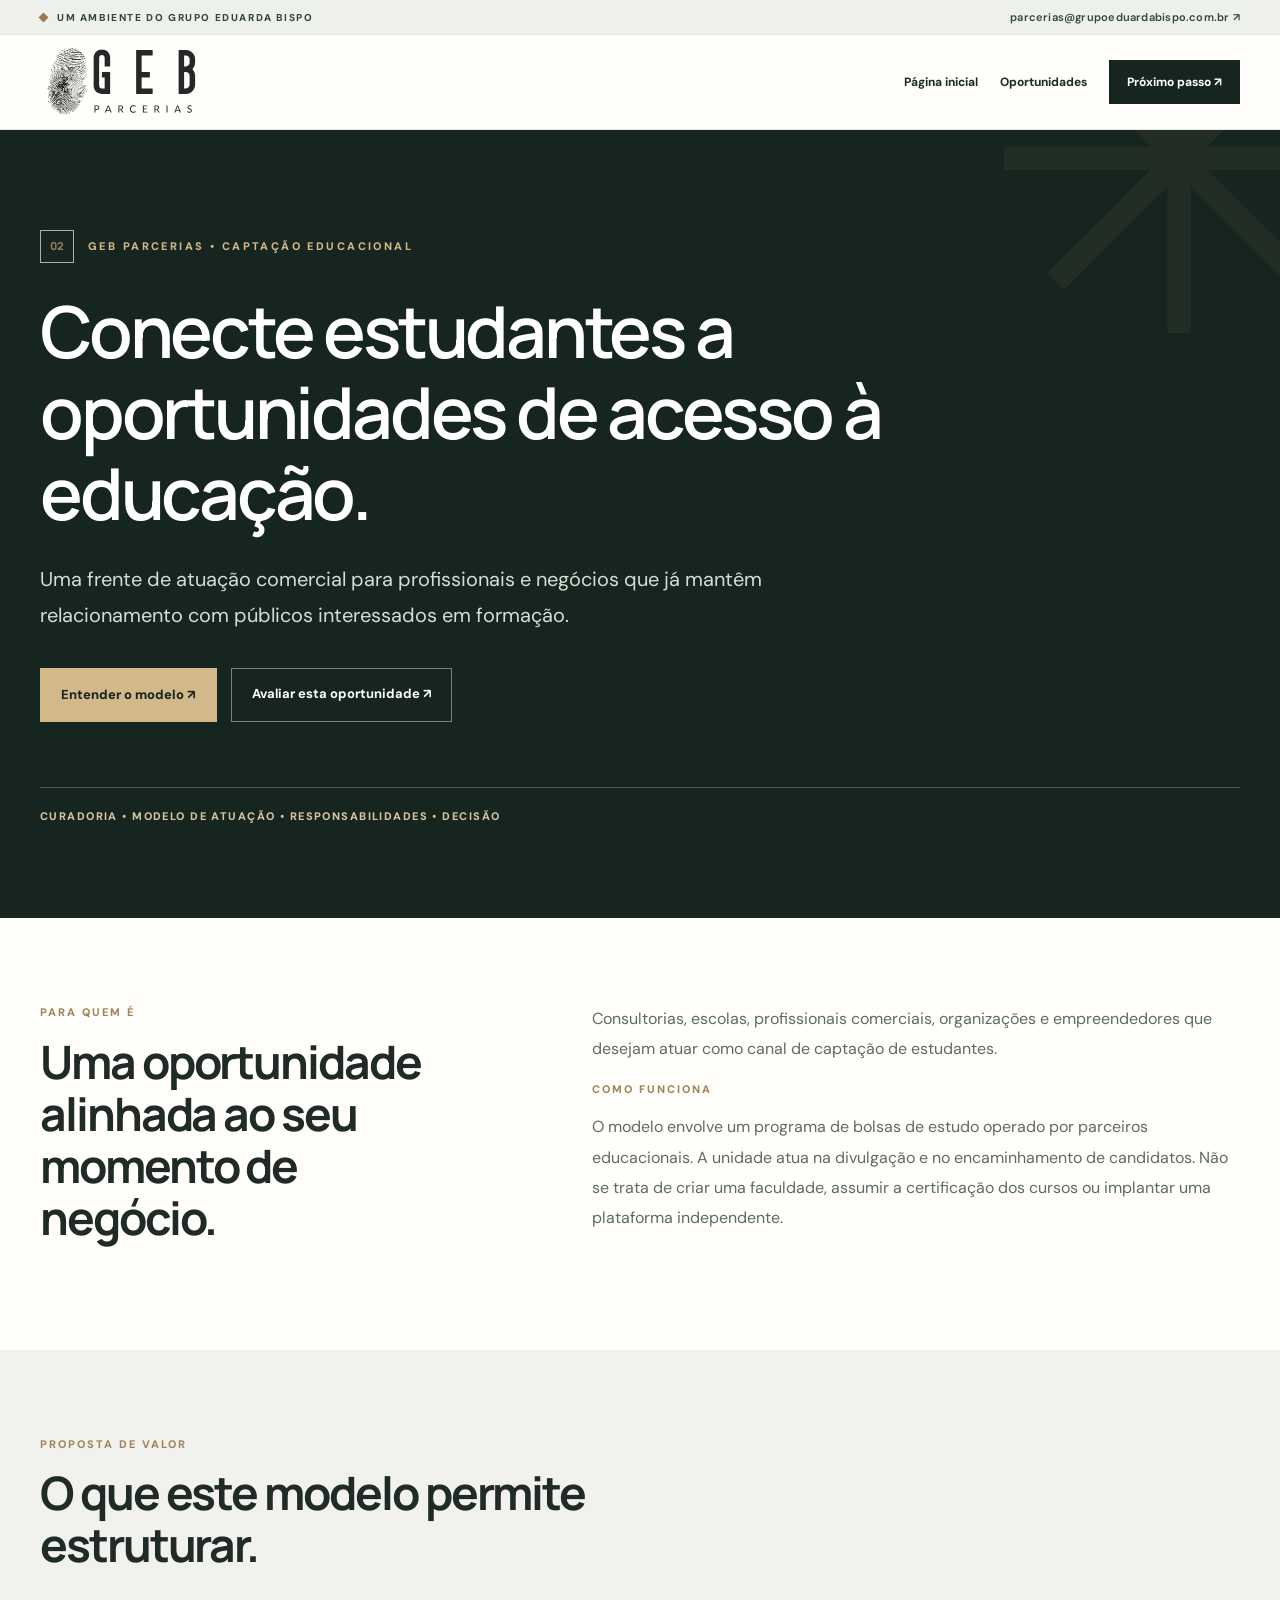
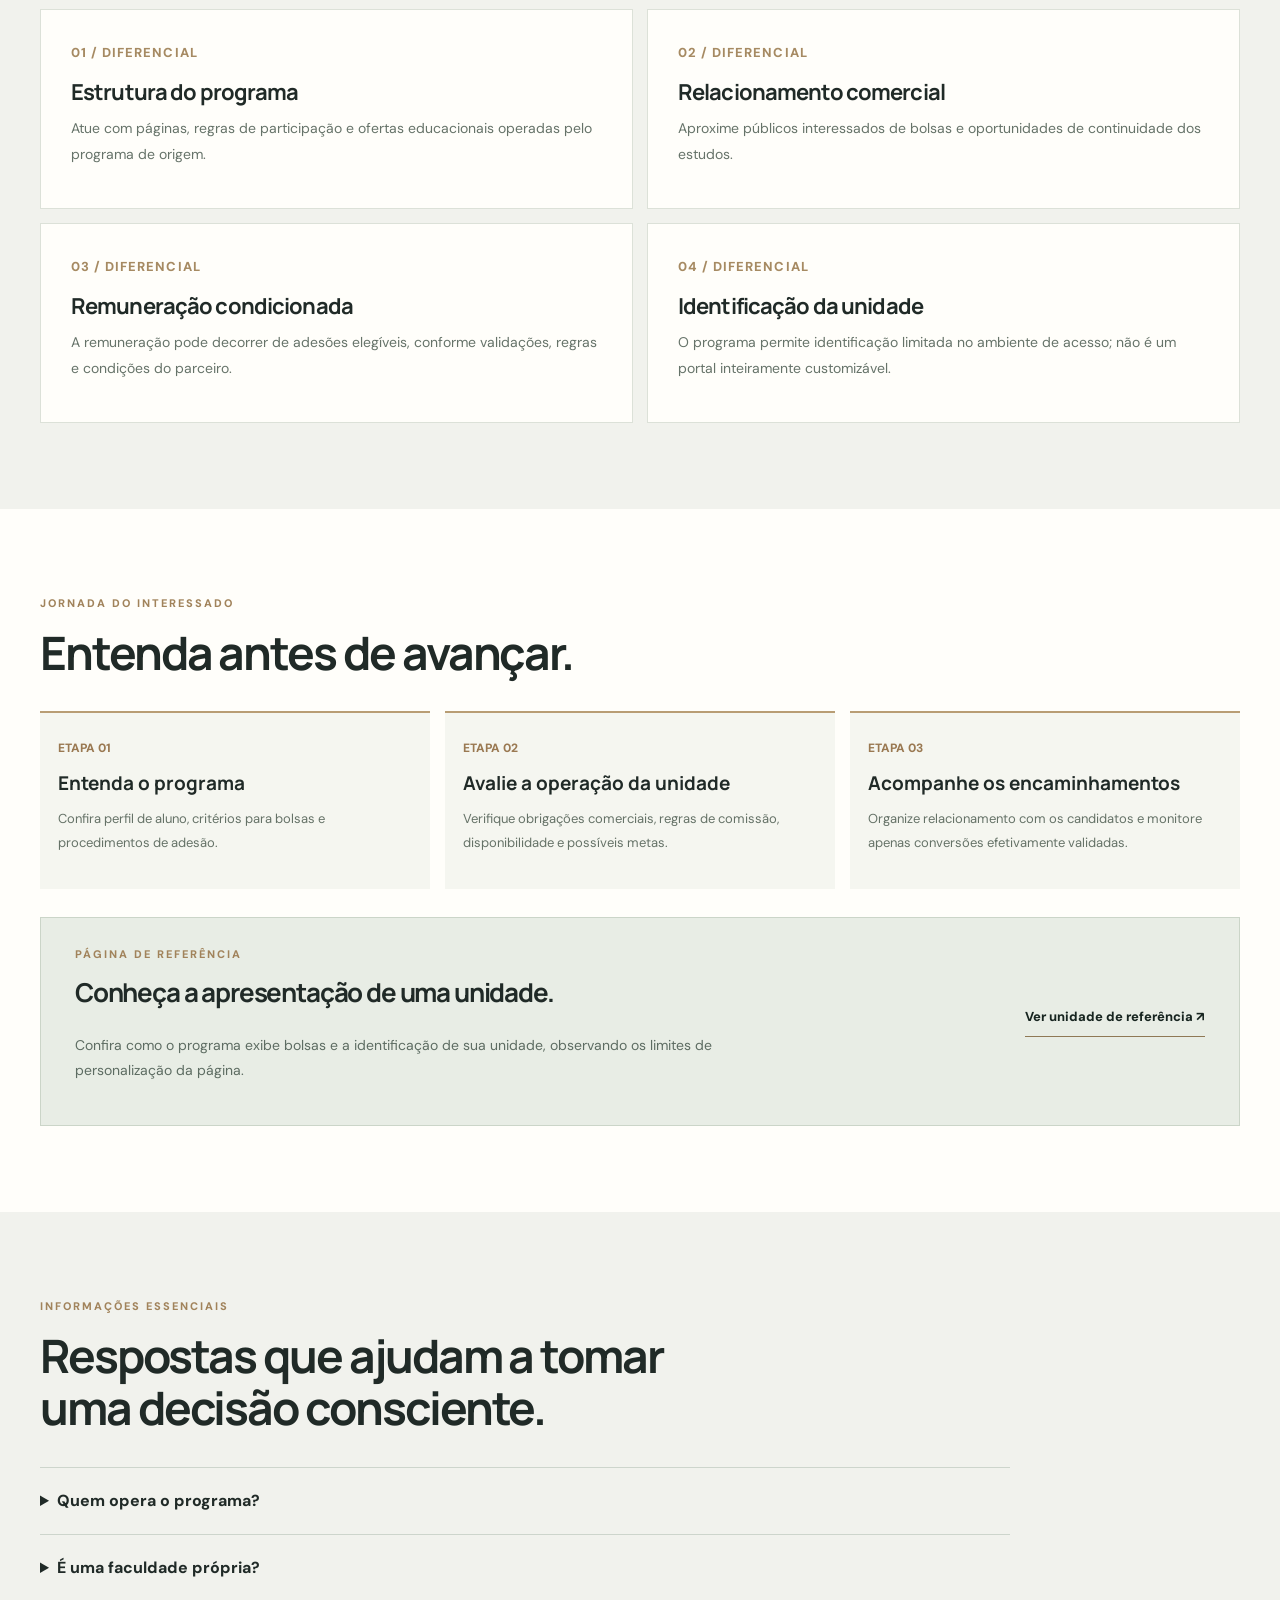
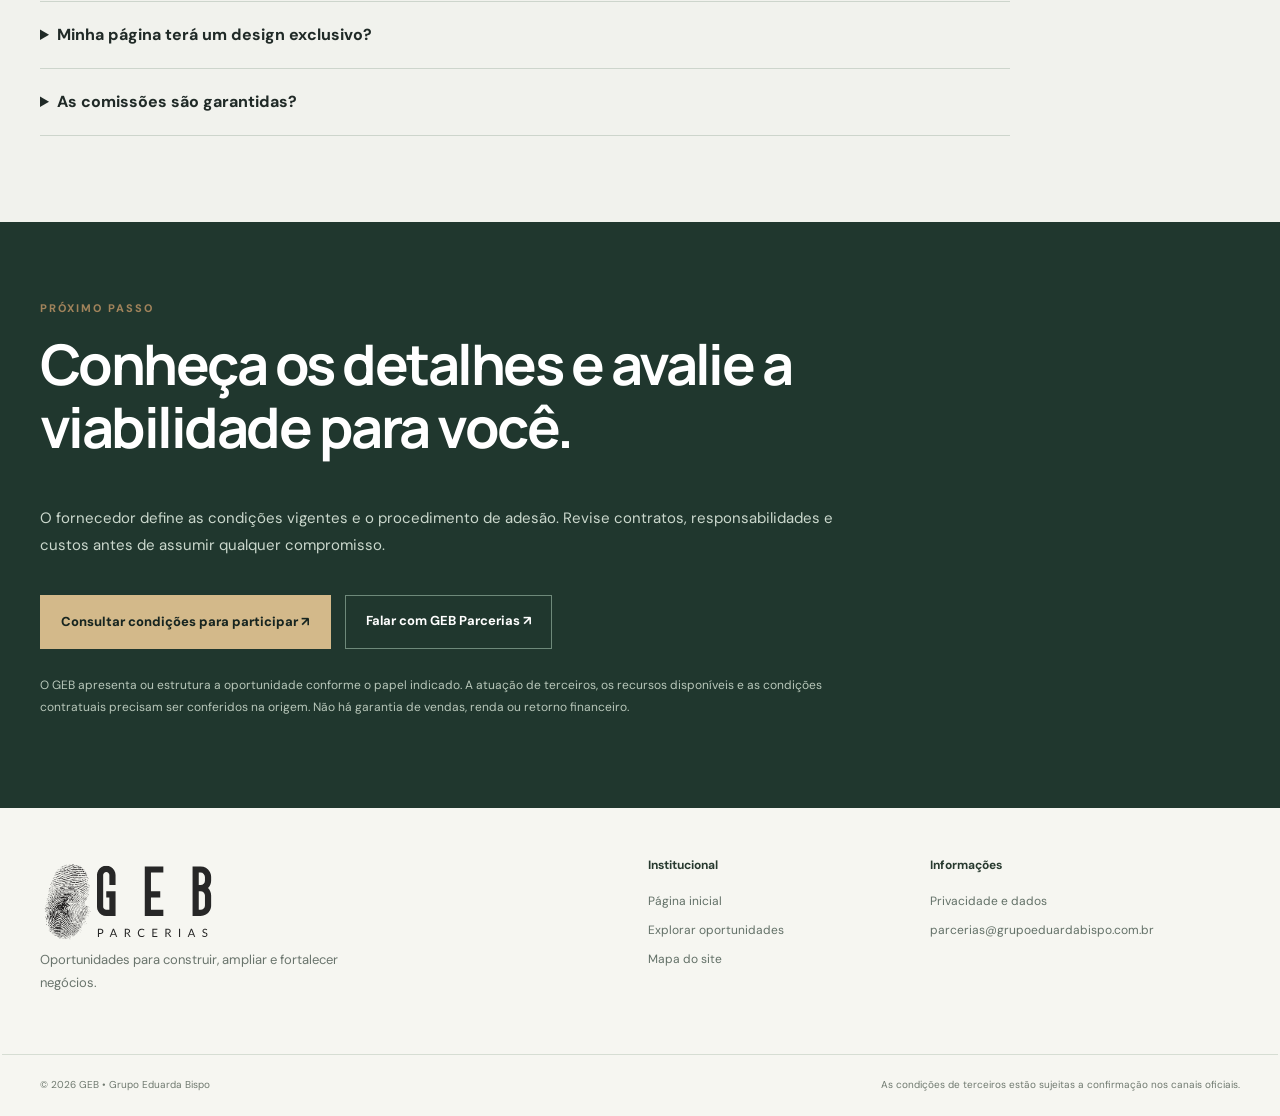
==== oportunidade/bolsas/index.html @ d549aef8 "feat: LPs por oportunidade, home sem precos, sitemap e pagina 404" ====
<!doctype html>
<html lang="pt-BR">
<head>
<meta charset="utf-8"><meta name="viewport" content="width=device-width,initial-scale=1">
<meta name="description" content="Uma frente de atuação comercial para profissionais e negócios que já mantêm relacionamento com públicos interessados em formação."><meta name="theme-color" content="#182522">
<meta property="og:type" content="website"><meta property="og:locale" content="pt_BR">
<meta property="og:title" content="Conecte estudantes a oportunidades de acesso à educação. | GEB Parcerias">
<meta property="og:description" content="Uma frente de atuação comercial para profissionais e negócios que já mantêm relacionamento com públicos interessados em formação.">
<link rel="canonical" href="https://gebparcerias.grupoeduardabispo.com.br/oportunidade/bolsas/">
<link rel="icon" href="../../assets/favicon.svg" type="image/svg+xml">
<link rel="preconnect" href="https://fonts.googleapis.com"><link rel="preconnect" href="https://fonts.gstatic.com" crossorigin>
<link href="https://fonts.googleapis.com/css2?family=DM+Sans:wght@400;500;600;700&family=Manrope:wght@400;500;600;700;800&display=swap" rel="stylesheet">
<link rel="stylesheet" href="../../styles.css"><link rel="stylesheet" href="../../lp.css">
<title>Conecte estudantes a oportunidades de acesso à educação. | GEB Parcerias</title>
</head>
<body>
<a class="skip-link" href="#conteudo">Pular para o conteúdo</a>
<div class="top-line"><div class="wrap topline-inner"><span><span class="brand-mark" aria-hidden="true"></span> UM AMBIENTE DO GRUPO EDUARDA BISPO</span><a href="mailto:parcerias@grupoeduardabispo.com.br">parcerias@grupoeduardabispo.com.br ↗</a></div></div>
<header class="header"><div class="wrap navbar"><a class="brand" href="../../index.html" aria-label="GEB Parcerias — página inicial"><img src="../../assets/geb-parcerias.svg" width="176" height="88" alt="GEB Parcerias"></a><nav class="lp-subnav" aria-label="Navegação desta página"><a href="../../index.html">Página inicial</a><a href="../../index.html#oportunidades">Oportunidades</a><a class="lp-subnav-cta" href="#contato">Próximo passo ↗</a></nav></div></header>
<main id="conteudo">
<section class="lp-hero"><div class="wrap"><p class="section-kicker"><span>02</span> GEB PARCERIAS • CAPTAÇÃO EDUCACIONAL</p><h1>Conecte estudantes a oportunidades de acesso à educação.</h1><p class="lp-lead">Uma frente de atuação comercial para profissionais e negócios que já mantêm relacionamento com públicos interessados em formação.</p><div class="lp-btnrow"><a class="btn btn-gold" href="#beneficios">Entender o modelo ↗</a><a class="lp-btn-secondary" href="#contato">Avaliar esta oportunidade ↗</a></div><div class="lp-eyelash">CURADORIA • MODELO DE ATUAÇÃO • RESPONSABILIDADES • DECISÃO</div></div></section>
<section class="lp-section"><div class="wrap lp-grid"><div><span class="lp-label">PARA QUEM É</span><h2>Uma oportunidade alinhada ao seu momento de negócio.</h2></div><div><p class="lp-intro-p">Consultorias, escolas, profissionais comerciais, organizações e empreendedores que desejam atuar como canal de captação de estudantes.</p><span class="lp-label">COMO FUNCIONA</span><p class="lp-intro-p">O modelo envolve um programa de bolsas de estudo operado por parceiros educacionais. A unidade atua na divulgação e no encaminhamento de candidatos. Não se trata de criar uma faculdade, assumir a certificação dos cursos ou implantar uma plataforma independente.</p></div></div></section>
<section class="lp-section alt" id="beneficios"><div class="wrap"><span class="lp-label">PROPOSTA DE VALOR</span><h2>O que este modelo permite estruturar.</h2><div class="lp-cards"><article class="lp-card"><span>01 / DIFERENCIAL</span><h3>Estrutura do programa</h3><p>Atue com páginas, regras de participação e ofertas educacionais operadas pelo programa de origem.</p></article><article class="lp-card"><span>02 / DIFERENCIAL</span><h3>Relacionamento comercial</h3><p>Aproxime públicos interessados de bolsas e oportunidades de continuidade dos estudos.</p></article><article class="lp-card"><span>03 / DIFERENCIAL</span><h3>Remuneração condicionada</h3><p>A remuneração pode decorrer de adesões elegíveis, conforme validações, regras e condições do parceiro.</p></article><article class="lp-card"><span>04 / DIFERENCIAL</span><h3>Identificação da unidade</h3><p>O programa permite identificação limitada no ambiente de acesso; não é um portal inteiramente customizável.</p></article></div></div></section>
<section class="lp-section"><div class="wrap"><span class="lp-label">JORNADA DO INTERESSADO</span><h2>Entenda antes de avançar.</h2><div class="lp-steps"><article class="lp-step"><span>ETAPA 01</span><strong>Entenda o programa</strong><p>Confira perfil de aluno, critérios para bolsas e procedimentos de adesão.</p></article><article class="lp-step"><span>ETAPA 02</span><strong>Avalie a operação da unidade</strong><p>Verifique obrigações comerciais, regras de comissão, disponibilidade e possíveis metas.</p></article><article class="lp-step"><span>ETAPA 03</span><strong>Acompanhe os encaminhamentos</strong><p>Organize relacionamento com os candidatos e monitore apenas conversões efetivamente validadas.</p></article></div><div class="lp-feature"><div><span class="lp-label">PÁGINA DE REFERÊNCIA</span><h3>Conheça a apresentação de uma unidade.</h3><p>Confira como o programa exibe bolsas e a identificação de sua unidade, observando os limites de personalização da página.</p></div><a class="lp-inline-link" href="https://www.bolsamaisbrasil.com.br/geb/bolsas/" target="_blank" rel="noopener noreferrer">Ver unidade de referência ↗</a></div></div></section>
<section class="lp-section alt" id="duvidas"><div class="wrap"><span class="lp-label">INFORMAÇÕES ESSENCIAIS</span><h2>Respostas que ajudam a tomar uma decisão consciente.</h2><div class="lp-faq"><details><summary>Quem opera o programa?</summary><p>Bolsa Mais Brasil / Embaixadores do Saber, conforme modalidade da unidade.</p></details><details><summary>É uma faculdade própria?</summary><p>Não. A unidade promove captação e encaminhamento dentro de um programa educacional de terceiros.</p></details><details><summary>Minha página terá um design exclusivo?</summary><p>Não. A identificação da unidade é limitada à personalização permitida pelo programa.</p></details><details><summary>As comissões são garantidas?</summary><p>Não. Dependem de adesões elegíveis e das regras vigentes do programa.</p></details></div></div></section>
<section class="lp-contact" id="contato"><div class="wrap"><span class="lp-label">PRÓXIMO PASSO</span><h2>Conheça os detalhes e avalie a viabilidade para você.</h2><p>O fornecedor define as condições vigentes e o procedimento de adesão. Revise contratos, responsabilidades e custos antes de assumir qualquer compromisso.</p><div class="lp-btnrow"><a class="btn btn-gold" href="https://www.embaixadoresdosaber.com.br/cadastre-se?rid=J8+HQQ==" target="_blank" rel="noopener noreferrer">Consultar condições para participar ↗</a><a class="lp-btn-secondary" href="mailto:parcerias@grupoeduardabispo.com.br?subject=GEB%20Parcerias%20%E2%80%94%20Conecte%20estudantes%20a%20oportunidades%20de%20acesso%20%C3%A0%20educa%C3%A7%C3%A3o.">Falar com GEB Parcerias ↗</a></div><p class="lp-smallnote">O GEB apresenta ou estrutura a oportunidade conforme o papel indicado. A atuação de terceiros, os recursos disponíveis e as condições contratuais precisam ser conferidos na origem. Não há garantia de vendas, renda ou retorno financeiro.</p></div></section>
</main><footer class="footer"><div class="wrap footer-main"><div><a class="footer-brand" href="../../index.html"><img src="../../assets/geb-parcerias.svg" alt="GEB Parcerias" width="185" height="93"></a><p>Oportunidades para construir, ampliar e fortalecer negócios.</p></div><div><strong>Institucional</strong><a href="../../index.html">Página inicial</a><a href="../../index.html#oportunidades">Explorar oportunidades</a><a href="../../mapa-do-site/">Mapa do site</a></div><div><strong>Informações</strong><a href="../../privacidade.html">Privacidade e dados</a><a href="mailto:parcerias@grupoeduardabispo.com.br">parcerias@grupoeduardabispo.com.br</a></div></div><div class="wrap footer-bottom"><span>© 2026 GEB • Grupo Eduarda Bispo</span><span>As condições de terceiros estão sujeitas a confirmação nos canais oficiais.</span></div></footer>
</body></html>
---- styles.css ----
:root{--ink:#202a27;--deep:#172520;--deep2:#223631;--gold:#d3b98a;--gold2:#eadbc0;--cream:#f7f5ef;--paper:#fffefa;--sage:#ebeee8;--line:#deded6;--mute:#69726d;--heading:'Manrope','Segoe UI',Arial,sans-serif;--body:'DM Sans',Arial,sans-serif;--ease:cubic-bezier(.22,1,.36,1)}
*{box-sizing:border-box}html{scroll-behavior:smooth;scroll-padding-top:92px}body{margin:0;background:var(--paper);color:var(--ink);font-family:var(--body);-webkit-font-smoothing:antialiased;line-height:1.5}body.dialog-open{overflow:hidden}button,input,select,textarea{font:inherit}button{cursor:pointer}a{color:inherit;text-decoration:none}img{display:block;max-width:100%}h1,h2,h3,h4,p{margin-top:0}h1,h2,h3,h4{font-family:var(--heading);line-height:1.13;letter-spacing:-.045em}h2 em,h3 em,h1 em{font-style:normal;font-weight:500;color:#a5815a}h1 em{color:var(--gold2)}.wrap{max-width:1276px;margin-inline:auto;padding-inline:38px}.skip-link{position:absolute;top:-120px;left:20px;background:white;padding:13px;z-index:999}.skip-link:focus{top:10px}a:focus-visible,button:focus-visible,summary:focus-visible,input:focus-visible,select:focus-visible,textarea:focus-visible{outline:3px solid #a98048;outline-offset:4px}
.top-line{height:35px;background:#edf0eb;color:#34453f;border-bottom:1px solid #e2e6df;font-size:10px;letter-spacing:.16em;font-weight:800}.topline-inner{display:flex;justify-content:space-between;align-items:center;height:100%}.topline-inner>span{display:flex;align-items:center;gap:10px}.topline-inner a{font-size:11px;letter-spacing:.02em;font-weight:600}.topline-inner a span{margin-left:7px}.brand-mark{width:7px;height:7px;background:#9d7750;transform:rotate(45deg);display:inline-block}.header{position:sticky;top:0;z-index:20;background:rgba(255,254,250,.97);backdrop-filter:blur(12px);border-bottom:1px solid #e8e9e5}.navbar{height:94px;display:flex;align-items:center;justify-content:space-between;gap:30px}.brand{width:165px;height:81px;display:flex;align-items:center;justify-content:center;flex-shrink:0}.brand img{width:160px;height:80px;object-fit:contain}.nav{display:flex;align-items:center;gap:33px;font-size:13px;font-weight:700}.nav>a:not(.nav-contact){transition:color .2s}.nav>a:hover{color:#a77d51}.nav-contact{background:var(--deep);color:#fff;padding:15px 20px;min-width:160px;display:flex;gap:22px;align-items:center;justify-content:space-between;transition:background .2s}.nav-contact:hover{background:#30483d}.menu-button{display:none;background:none;border:0;padding:12px}
.hero{background:var(--deep);color:white;position:relative;overflow:hidden}.hero-grid-lines{position:absolute;inset:0;opacity:.11;background-image:linear-gradient(90deg,rgba(255,255,255,.3) 1px,transparent 1px),linear-gradient(rgba(255,255,255,.3) 1px,transparent 1px);background-size:104px 104px;mask-image:linear-gradient(90deg,transparent 1%,black 75%);pointer-events:none}.hero-layout{display:grid;grid-template-columns:1.05fr .95fr;gap:3.5%;align-items:center;min-height:630px;padding-block:65px 66px;position:relative}.hero-main{max-width:660px;position:relative;z-index:1}.eyebrow,.section-kicker{font-size:11px;letter-spacing:.22em;font-weight:800;display:flex;align-items:center;gap:14px}.hero-eyebrow{color:var(--gold);margin-bottom:34px}.eyebrow-rule{width:33px;height:1px;background:var(--gold)}.hero h1{font-size:clamp(49px,5.2vw,76px);font-weight:600;letter-spacing:-.065em;line-height:1.055;margin-bottom:26px}.hero-subtitle{font-size:18px;line-height:1.7;max-width:570px;color:#cbd4cd}.hero-buttons{display:flex;gap:12px;flex-wrap:wrap;margin-top:32px}.btn{border:1px solid transparent;border-radius:0;padding:16px 20px;min-height:54px;font-size:13px;font-weight:800;display:inline-flex;align-items:center;justify-content:space-between;gap:35px;transition:transform .25s var(--ease),background .25s,color .25s;white-space:nowrap}.btn:hover,.card-action:hover{transform:translateY(-2px)}.btn-gold{background:var(--gold);color:var(--deep)}.btn-gold:hover{background:#e7cba2}.btn-outline{color:white;background:transparent;border-color:#7c8982}.btn-outline:hover{border-color:white}.hero-note{display:flex;gap:12px;font-size:12px;color:#adbab3;margin-top:49px;align-items:center}.note-symbol{font-size:20px;color:var(--gold)}.hero-art{height:480px;position:relative;border:1px solid rgba(239,223,191,.3);background:linear-gradient(145deg,rgba(41,63,55,.7),rgba(20,38,32,.62));overflow:hidden;isolation:isolate}.art-index,.art-foot{position:absolute;left:26px;right:26px;display:flex;justify-content:space-between;font-size:9px;letter-spacing:.16em;font-weight:800;color:#c2c6b7;z-index:3}.art-index{top:27px}.art-foot{bottom:28px;border-top:1px solid #65756c;padding-top:17px}.art-foot span:last-child{color:var(--gold);font-size:20px}.orbit{position:absolute;width:375px;height:375px;border:1px solid rgba(207,187,149,.34);border-radius:50%;top:51%;left:50%;transform:translate(-50%,-50%)}.orbit-2{width:285px;height:285px}.orbit-3{width:455px;height:455px;border-style:dashed;opacity:.4}.art-center{position:absolute;top:51%;left:50%;transform:translate(-50%,-50%);border-radius:50%;width:190px;height:190px;background:#d3b98a;color:#1b2b25;display:flex;flex-direction:column;align-items:center;justify-content:center;gap:8px;text-align:center;font-family:var(--heading);font-size:15px;letter-spacing:.04em;line-height:1.55;font-weight:800;z-index:2;box-shadow:0 0 0 12px rgba(211,185,138,.055)}.art-cross{font-size:38px;line-height:1}.art-pointer{position:absolute;z-index:2;font-size:10px;letter-spacing:.14em;font-weight:800;padding:9px 12px;background:#263e34;border:1px solid #788679;color:#e4e4d6;display:flex;align-items:center;gap:8px;white-space:nowrap}.art-pointer-a{top:100px;left:30px}.art-pointer-b{right:14px;top:235px}.art-pointer-c{bottom:89px;left:34px}.dot{display:inline-block;border-radius:50%;background:var(--gold);width:7px;height:7px}.hero-bottom{position:relative;border-top:1px solid #40564b}.hero-bottom-inner{display:flex;justify-content:space-between;align-items:center;min-height:57px;font-size:10px;letter-spacing:.17em;font-weight:700;color:#abb8ae;gap:18px}.hero-bottom-inner i{display:inline-block;height:3px;width:3px;background:var(--gold);vertical-align:middle;margin:0 13px}.hero-bottom-arrow{color:var(--gold)}
.section{padding-block:112px}.section-kicker{margin-bottom:28px;color:#8a775b}.section-kicker span{font-family:var(--heading);font-size:11px;border:1px solid #baac95;padding:7px 9px;letter-spacing:0;color:#937a5c}.intro{background:var(--paper)}.intro-grid{display:grid;grid-template-columns:1.15fr .75fr;gap:12%;align-items:start}.intro h2,.section-heading h2,.criteria h2,.questions h2{font-size:clamp(35px,3.7vw,54px);font-weight:600;margin:0}.intro-right{padding-top:59px}.intro-right p{font-size:16px;line-height:1.9;color:#58655e;margin-bottom:17px}.text-link{display:inline-flex;align-items:center;gap:24px;border-bottom:1px solid #a68b68;padding-bottom:10px;margin-top:17px;font-size:13px;font-weight:800;color:var(--deep)}.value-strip{display:grid;grid-template-columns:repeat(3,1fr);margin-top:90px}.value-strip>div{border-top:1px solid #bbc2b7;border-bottom:1px solid #bbc2b7;border-right:1px solid #bbc2b7;padding:28px 30px 30px;display:grid;gap:5px}.value-strip>div:first-child{border-left:1px solid #bbc2b7}.value-num{color:#9b8e7c;font-size:12px;font-weight:700;letter-spacing:.12em}.value-strip strong{font-family:var(--heading);font-size:25px;letter-spacing:-.04em}.value-strip>div>span:last-child{color:#69766e;font-size:13px}
.opportunities{background:#f1f1ec;border-top:1px solid #e9e9e3}.section-heading{display:flex;align-items:flex-end;justify-content:space-between;gap:40px;margin-bottom:40px}.section-heading>p{color:#5d6862;font-size:15px;line-height:1.8;max-width:360px;margin-bottom:0}.filter-row{display:flex;justify-content:space-between;align-items:center;gap:18px;margin-bottom:24px}.filter-label{font-size:11px;letter-spacing:.14em;color:#67736b;font-weight:800}.filter-buttons{display:flex;flex-wrap:wrap;gap:7px}.filter{background:transparent;border:1px solid #cfd3c9;color:#48554d;font-size:12px;font-weight:700;padding:10px 17px;min-height:40px;transition:background .2s,border-color .2s,color .2s}.filter:hover{background:#e7e9e3}.filter.active{color:white;background:var(--deep);border-color:var(--deep)}.filter span{margin-left:10px;color:var(--gold)}.offers-grid{display:grid;grid-template-columns:repeat(12,minmax(0,1fr));gap:16px}.offer-card{padding:32px;background:var(--paper);border:1px solid #dce0d6;display:flex;flex-direction:column;min-width:0;transition:box-shadow .2s}.offer-card:hover{box-shadow:0 13px 38px rgba(30,48,39,.06)}.offer-card[hidden]{display:none!important}.offer-large{grid-column:span 7;min-height:474px}.offer-compact{grid-column:span 5;background:#283d33;color:#fff;border-color:#283d33}.offer-wide{grid-column:span 12;background:#e5e8df;min-height:510px}.offer-half{grid-column:span 6;min-height:470px}.card-top{display:flex;justify-content:space-between;gap:13px;align-items:start;padding-bottom:22px;border-bottom:1px solid rgba(84,104,89,.19);font-size:10px;letter-spacing:.11em;font-weight:800}.offer-compact .card-top{border-color:#536558;color:#d2ddce}.offer-number{color:#896c4c}.offer-compact .offer-number{color:#d9c498}.offer-type{color:#6c776d;text-align:right}.offer-compact .offer-type{color:#c0c9b9}.card-layout{display:grid;grid-template-columns:1.5fr .76fr;gap:30px;flex:1}.card-copy{display:flex;flex-direction:column}.card-glyph{font-family:Georgia,serif;font-size:42px;line-height:1;margin-top:30px;margin-bottom:25px;color:#ad8a60}.card-copy h3,.offer-half h3,.wide-heading h3{font-size:clamp(25px,2.5vw,34px);font-weight:650;line-height:1.19}.card-copy p,.offer-half>p{font-size:14px;line-height:1.85;color:#5e6c63}.card-facts{display:flex;flex-wrap:wrap;gap:6px;margin-top:auto;padding-top:12px}.card-facts span{border:1px solid #d8dbd3;padding:7px 9px;font-size:10px;color:#5e6b62;font-weight:700}.offer-aside{border-left:1px solid #d9ded7;padding-left:24px;margin-top:25px;display:flex;flex-direction:column;align-items:flex-start}.aside-label{font-size:10px;color:#7f796b;letter-spacing:.13em;font-weight:800;margin-bottom:15px}.price-line{font-family:var(--heading);font-size:clamp(25px,2.5vw,35px);line-height:1.2;font-weight:700;letter-spacing:-.06em;white-space:nowrap}.price-line small{font-family:var(--body);font-size:13px;letter-spacing:0;font-weight:500}.aside-separator{margin:4px 0;font-size:12px;color:#768277}.price-secondary{color:#8c704f}.offer-aside>p{font-size:11px;color:#667269;line-height:1.7;margin-top:20px;margin-bottom:auto}.card-action{border:0;border-top:1px solid #a1b2a5;background:transparent;text-align:left;width:100%;padding:17px 0 3px;font-size:12px;display:flex;justify-content:space-between;align-items:center;font-weight:800;gap:12px;color:var(--deep);margin-top:26px;transition:transform .2s var(--ease)}.card-action span{font-size:18px;color:#b28d58}.offer-compact .compact-body{display:flex;flex-direction:column;flex:1}.glyph-light{color:var(--gold)}.offer-compact h3{font-size:clamp(27px,2.8vw,37px);font-weight:600;max-width:400px;margin-bottom:21px}.offer-compact p{font-size:14px;line-height:1.85;color:#ced8d0}.inline-benefit{border-top:1px solid #637166;padding:24px 0 0;margin-top:auto;display:flex;flex-direction:column;gap:8px}.inline-benefit strong{color:var(--gold2);font-size:16px;font-family:var(--heading)}.inline-benefit span{color:#d3d9d1;font-size:12px}.card-action-light{color:white;border-color:#9aa99b}.offer-wide .wide-heading{display:grid;grid-template-columns:1.25fr .7fr;gap:50px;align-items:end;margin-bottom:25px}.wide-heading .card-glyph{margin-bottom:10px}.wide-heading h3{font-size:clamp(31px,3.3vw,46px);margin-bottom:0}.wide-heading>p{font-size:14px;line-height:1.85;color:#5c6d60;margin:0 0 5px}.dual-path{display:grid;grid-template-columns:1fr 1fr;gap:13px}.path{border:1px solid #becabe;padding:23px 25px;background:#f7f8f3}.path>span{font-size:10px;color:#987a52;font-weight:800;letter-spacing:.11em}.path h4{font-size:22px;margin-top:16px;margin-bottom:10px}.path p{font-size:13px;color:#58695f;line-height:1.8;margin-bottom:0}.wide-footer{display:flex;gap:36px;justify-content:space-between;align-items:flex-end;padding-top:19px}.wide-footer p{font-size:12px;line-height:1.8;color:#59665d;max-width:670px;margin:0}.wide-footer .card-action{max-width:255px;flex-shrink:0;margin-top:0}.offer-half>p{max-width:510px}.offer-half .card-glyph{margin-bottom:20px}.offer-half .offer-foot{margin-top:auto;border-top:1px solid #d8ddd5;padding-top:20px;display:flex;justify-content:space-between;gap:15px;align-items:end}.offer-foot>span{max-width:230px;display:flex;flex-direction:column;gap:7px}.offer-foot strong{font-size:13px}.offer-foot small{font-size:11px;line-height:1.6;color:#7a837a}.offer-foot .card-action{max-width:205px;margin:0;align-self:end}.offer-health{background:#fbf8f1}.offers-disclaimer{max-width:800px;margin:24px 0 0;font-size:11px;line-height:1.8;color:#6c756e}
.statement{background:var(--deep);color:#f4f0e7;padding:100px 0 84px;position:relative;overflow:hidden}.statement:after{content:'✳';position:absolute;right:-5%;top:-55%;font-size:600px;color:rgba(224,203,157,.04);font-family:Georgia,serif;pointer-events:none}.statement .section-kicker{color:var(--gold)}.statement h2{font-weight:550;font-size:clamp(39px,5vw,72px);line-height:1.16;max-width:1000px;letter-spacing:-.06em;margin:18px 0 72px}.statement h2 em{color:var(--gold)}.statement-bottom{border-top:1px solid #526459;padding-top:24px;display:flex;align-items:start;justify-content:space-between;gap:22px}.statement-bottom span{font-size:10px;letter-spacing:.15em;font-weight:800;color:var(--gold)}.statement-bottom p{font-size:15px;line-height:1.8;color:#bec8be;max-width:500px;margin:0}
.process{background:#fffefa}.process-grid{display:grid;grid-template-columns:repeat(4,1fr);border:1px solid #d9ded6}.process-step{padding:29px 25px 35px;border-right:1px solid #d9ded6}.process-step:last-child{border:0}.step-index{font-size:11px;color:#a08362;font-weight:800;letter-spacing:.1em}.step-icon{font-size:48px;font-family:Georgia,serif;color:#a48761;height:99px;padding-top:31px}.process-step h3{font-size:20px;letter-spacing:-.035em;margin-bottom:14px}.process-step p{font-size:13px;color:#67726b;line-height:1.8;margin-bottom:0}
.criteria{padding:105px 0;background:#edf0e9}.criteria-grid{display:grid;grid-template-columns:.85fr 1fr;gap:13%;align-items:start}.criteria h2{margin-bottom:26px}.criteria-grid>div:first-child>p:not(.section-kicker){max-width:470px;font-size:15px;line-height:1.85;color:#67746b;margin-bottom:28px}.btn-dark{background:var(--deep);color:#fff}.btn-dark:hover{background:#2e4337}.criteria-list{border-top:1px solid #b9c4b7}.criteria-list>div{display:grid;grid-template-columns:55px 1fr;gap:14px;padding:24px 0 24px;border-bottom:1px solid #b9c4b7}.criteria-list>div>span{font-size:13px;color:#a2865e;font-weight:800}.criteria-list h3{font-size:19px;margin-bottom:8px}.criteria-list p{color:#647166;line-height:1.75;font-size:13px;max-width:430px;margin:0}
.questions{background:var(--paper)}.questions-layout{display:grid;grid-template-columns:.8fr 1fr;gap:12%}.questions-support{font-size:15px;line-height:1.8;color:#66736a;max-width:300px;margin-top:32px}.faq-list{border-top:1px solid #ccd1c9}.faq-list details{border-bottom:1px solid #ccd1c9;padding:0 0}.faq-list summary{list-style:none;display:flex;justify-content:space-between;align-items:start;gap:20px;padding:22px 0;font-weight:800;font-size:16px;cursor:pointer}.faq-list summary::-webkit-details-marker{display:none}.faq-list summary:after{content:'+';font-size:24px;font-weight:400;color:#a38760;line-height:1}.faq-list details[open] summary:after{content:'−'}.faq-list details p{font-size:14px;line-height:1.85;color:#66736b;max-width:570px;padding:0 32px 20px 0;margin:0}
.contact{background:#1b3029;color:#fff;overflow:hidden}.contact-grid{display:grid;grid-template-columns:1.4fr .6fr;gap:50px;min-height:510px;padding-block:76px;align-items:center}.kicker-light{color:var(--gold)}.contact h2{font-size:clamp(39px,4.2vw,62px);line-height:1.16;font-weight:600;max-width:770px;margin:0 0 26px}.contact h2 em{color:var(--gold)}.contact p:not(.section-kicker){color:#c3d0c4;line-height:1.8;max-width:650px}.contact-actions{display:flex;align-items:center;flex-wrap:wrap;gap:26px;margin-top:34px}.contact-email{border-bottom:1px solid #a6b8a6;padding-bottom:7px;font-size:13px;font-weight:600;color:#e5e9e0}.contact-emblem{height:280px;position:relative;display:grid;place-items:center}.contact-emblem-ring{position:absolute;border-radius:50%;border:1px solid #8b9780;width:220px;height:220px}.contact-emblem .ring-b{width:274px;height:274px;border-style:dashed;opacity:.4}.contact-emblem-letter{font-size:139px;font-weight:500;font-family:var(--heading);color:var(--gold);line-height:1;letter-spacing:-.08em}.emblem-small{position:absolute;bottom:54px;font-size:10px;letter-spacing:.3em;color:#b8c1ae;font-weight:800}.footer{background:#f6f6f1}.footer-main{padding-top:48px;padding-bottom:47px;display:grid;grid-template-columns:1.8fr .75fr 1fr;gap:50px}.footer-brand{display:block;width:180px}.footer-main>div:first-child p{max-width:310px;font-size:13px;line-height:1.7;color:#69746c}.footer-main>div:not(:first-child){display:flex;flex-direction:column;align-items:start;gap:11px;font-size:12px;color:#627067}.footer-main strong{margin-bottom:7px;color:#283a2f;font-size:12px}.footer-main a:hover{text-decoration:underline}.footer-bottom{display:flex;justify-content:space-between;gap:18px;border-top:1px solid #d6ddd3;padding-top:22px;padding-bottom:24px;font-size:10px;color:#6f796f}
.lead-dialog{padding:0;border:1px solid #c7d1c7;box-shadow:0 20px 80px rgba(7,24,17,.3);width:min(680px,calc(100% - 26px));max-height:min(92dvh,900px);overflow:auto;background:var(--paper);color:var(--deep);border-radius:0}.lead-dialog::backdrop{background:rgba(15,33,26,.78);backdrop-filter:blur(4px)}.lead-dialog form{padding:29px 34px 33px}.dialog-head{display:flex;gap:17px;align-items:start;justify-content:space-between}.dialog-eyebrow{font-size:10px;font-weight:800;letter-spacing:.15em;color:#9b7f5c}.dialog-head h2{font-size:clamp(24px,3vw,32px);line-height:1.18;max-width:490px;margin:12px 0 10px}.close-dialog{border:1px solid #d6dbd3;background:transparent;font-size:26px;line-height:1;padding:2px 9px}.dialog-copy{font-size:13px;line-height:1.7;color:#6e7970;margin-bottom:22px}.form-fields{display:grid;grid-template-columns:repeat(2,1fr);gap:14px}.field{display:flex;flex-direction:column;gap:7px}.field.full{grid-column:1/-1}.field span{font-size:12px;font-weight:800}.field span strong{color:#b78555}.field small{font-weight:400;color:#68746a}.field input,.field select,.field textarea{border:1px solid #cbd4ca;background:#fff;padding:11px 12px;width:100%;font-size:13px;outline-offset:1px;min-height:44px;border-radius:0;color:#27332c}.field textarea{resize:vertical;min-height:68px}.field input::placeholder,.field textarea::placeholder{color:#8c978e}.privacy-note{background:#eef1eb;padding:13px;margin-top:18px;display:flex;gap:11px;align-items:start}.privacy-note>span{color:#7d8b7e}.privacy-note p{font-size:11px;line-height:1.65;color:#57675c;margin:0}.privacy-note a{border-bottom:1px solid #798b7d}.form-feedback{color:#a53522;font-size:12px;min-height:20px;margin:12px 0 4px}.dialog-buttons{display:flex;flex-wrap:wrap;gap:9px}.dialog-buttons>.btn{flex:1;justify-content:center;gap:14px}.btn-mail{background:transparent;color:var(--deep);border-color:#7c8e7f}.btn-mail:hover{background:#e5ebe2}
.legal{background:#fffefa;padding:66px 0 110px}.legal h1{font-size:clamp(36px,5vw,60px);max-width:810px}.legal-content{max-width:800px}.legal-content h2{font-size:24px;margin-top:36px}.legal-content p,.legal-content li{font-size:15px;color:#5f6b63;line-height:1.85}.legal-content a{text-decoration:underline}
@media(min-width:1350px){.hero-layout{min-height:670px}}@media(max-width:1110px){.wrap{padding-inline:28px}.hero-layout{gap:25px;min-height:600px}.hero h1{font-size:clamp(48px,5.3vw,61px)}.hero-art{height:410px}.orbit{width:330px;height:330px}.orbit-2{width:240px;height:240px}.orbit-3{width:390px;height:390px}.art-center{width:160px;height:160px}.card-layout{grid-template-columns:1fr}.offer-large,.offer-compact{min-height:530px}.offer-aside{margin-top:10px;padding-left:0;border-left:0;border-top:1px solid #d9ded7;padding-top:17px;display:grid;grid-template-columns:1fr 1fr;gap:5px;align-items:center}.offer-aside .aside-label{grid-column:1/-1;margin-bottom:0}.offer-aside .aside-separator{display:none}.offer-aside>p{grid-column:1/-1}.offer-aside .card-action{grid-column:1/-1}.wide-heading{gap:25px}.offer-foot{flex-wrap:wrap}.offer-foot .card-action{max-width:100%}.criteria-grid{gap:7%}}
@media(max-width:820px){.topline-inner>a{display:none}.navbar{height:82px}.brand{height:70px;width:148px}.brand img{width:145px;height:74px}.menu-button{display:flex;flex-direction:column;gap:5px}.menu-button span{width:23px;height:2px;background:#24362c;display:block}.nav{display:none;position:absolute;left:0;right:0;top:100%;padding:22px 28px 28px;flex-direction:column;align-items:stretch;gap:19px;background:#fffefa;box-shadow:0 22px 24px rgba(16,36,26,.12)}.nav.open{display:flex}.nav-contact{max-width:260px}.hero-layout{display:block;padding-block:78px 45px}.hero-main{max-width:690px}.hero h1{font-size:clamp(47px,7vw,71px)}.hero-art{display:none}.hero-bottom-inner{font-size:9px}.hero-bottom-inner>span:first-child{display:none}.intro-grid{grid-template-columns:1fr;gap:25px}.intro-right{padding-top:0;max-width:650px}.value-strip{margin-top:55px}.offer-large,.offer-compact,.offer-wide,.offer-half{grid-column:span 12;min-height:0}.card-layout{grid-template-columns:1.3fr 1fr}.offer-aside{display:flex;align-items:flex-start;padding:23px 0 0 24px;border-top:0;border-left:1px solid #d9ded7;margin-top:22px}.offer-wide .wide-heading{grid-template-columns:1fr}.offer-half .offer-foot{flex-wrap:nowrap}.section{padding-block:80px}.statement{padding-block:75px}.process-grid{grid-template-columns:1fr 1fr}.process-step:nth-child(2){border-right:0}.process-step:nth-child(-n+2){border-bottom:1px solid #d9ded6}.criteria-grid,.questions-layout{grid-template-columns:1fr;gap:40px}.contact-grid{grid-template-columns:1fr;min-height:0}.contact-emblem{display:none}.footer-main{grid-template-columns:1.5fr 1fr}.footer-main>div:last-child{grid-column:1/-1}.section-heading{align-items:start;flex-direction:column;gap:16px}.section-heading>p{max-width:580px}.filter-row{align-items:start;flex-direction:column}}
@media(max-width:580px){.wrap{padding-inline:20px}.top-line{height:29px;font-size:9px}.navbar{height:75px}.hero-layout{padding-block:65px 45px}.hero h1{font-size:clamp(41px,10vw,57px);letter-spacing:-.062em}.hero-subtitle{font-size:15px;line-height:1.8}.hero-eyebrow{margin-bottom:24px}.hero-buttons{display:flex;flex-direction:column;align-items:stretch}.btn{justify-content:space-between}.hero-note{margin-top:31px;line-height:1.7}.hero-bottom-inner{min-height:52px}.hero-bottom-arrow{display:none}.section{padding-block:70px}.section-kicker{font-size:9px;letter-spacing:.15em}.intro h2,.section-heading h2,.criteria h2,.questions h2{font-size:34px}.intro-right p{font-size:14px}.value-strip{grid-template-columns:1fr;margin-top:42px}.value-strip>div{border-right:1px solid #bbc2b7;border-left:1px solid #bbc2b7;border-bottom:0;padding:18px 22px}.value-strip>div:last-child{border-bottom:1px solid #bbc2b7}.value-strip strong{font-size:22px}.filter-buttons{width:100%;gap:6px}.filter{font-size:11px;padding:10px 12px}.offers-grid{gap:12px}.offer-card{padding:22px}.card-top{gap:7px;font-size:9px;line-height:1.6}.offer-type{max-width:110px}.card-layout{display:flex;flex-direction:column;gap:0}.card-glyph{margin-top:23px;margin-bottom:16px}.card-copy h3,.offer-half h3,.wide-heading h3{font-size:27px}.offer-aside{border-left:0;border-top:1px solid #d9ded7;padding:17px 0 0;margin:22px 0 0}.price-line{font-size:31px}.offer-compact h3{font-size:29px}.wide-heading h3{font-size:31px}.offer-wide .wide-heading{gap:12px}.dual-path{grid-template-columns:1fr}.path{padding:20px}.wide-footer{display:block}.wide-footer .card-action{max-width:none;margin-top:18px}.offer-half .offer-foot{display:block}.offer-foot .card-action{margin-top:18px;max-width:none}.statement h2{font-size:39px;margin-bottom:45px}.statement-bottom{display:block}.statement-bottom p{margin-top:18px;font-size:13px}.process-grid{grid-template-columns:1fr}.process-step{border-right:0!important;border-bottom:1px solid #d9ded6;padding:22px}.process-step:last-child{border-bottom:0}.step-icon{height:75px;padding-top:18px}.criteria-list>div{grid-template-columns:35px 1fr}.contact h2{font-size:38px}.contact-actions{align-items:stretch;flex-direction:column}.footer-main{grid-template-columns:1fr;gap:23px}.footer-main>div:last-child{grid-column:auto}.footer-bottom{flex-direction:column}.lead-dialog form{padding:20px 19px 24px}.form-fields{grid-template-columns:1fr}.field.full{grid-column:1}.dialog-buttons{flex-direction:column}.dialog-head h2{font-size:25px}.faq-list summary{font-size:14px}}
@media(prefers-reduced-motion:reduce){html{scroll-behavior:auto}*,*:before,*:after{animation-duration:.01ms!important;transition-duration:.01ms!important}}
---- lp.css ----
/* Landing pages — GEB Parcerias; complementa styles.css sem alterar a home */
.lp-subnav{display:flex;align-items:center;gap:22px;font-size:12px;font-weight:750}.lp-subnav a:hover{text-decoration:underline}.lp-subnav .lp-subnav-cta{background:var(--deep);color:#fff;padding:13px 18px}
.lp-hero{background:var(--deep);color:#fff;position:relative;overflow:hidden;padding:100px 0 94px}.lp-hero:after{content:"✳";position:absolute;font-size:480px;right:-100px;top:-200px;color:rgba(211,185,138,.055);line-height:1;pointer-events:none}.lp-hero .wrap{position:relative;z-index:1}.lp-hero .section-kicker{color:var(--gold)}.lp-hero h1{font-size:clamp(40px,5.6vw,76px);font-weight:600;max-width:940px;margin:27px 0}.lp-hero p.lp-lead{color:#d3dfd4;font-size:clamp(16px,2vw,20px);max-width:780px;line-height:1.8}.lp-btnrow{display:flex;flex-wrap:wrap;gap:14px;margin-top:35px}.lp-btn-secondary{border:1px solid #6e897a;color:#fff;padding:15px 20px;font-weight:700;font-size:13px}.lp-eyelash{border-top:1px solid rgba(230,214,181,.28);padding-top:20px;margin-top:65px;color:#d7c5a2;font-size:11px;letter-spacing:.13em;font-weight:800}.lp-section{padding:86px 0}.lp-section.alt{background:#f1f2ed}.lp-grid{display:grid;grid-template-columns:.8fr 1.2fr;gap:10%;align-items:start}.lp-grid h2,.lp-section h2{font-size:clamp(32px,3.6vw,50px);max-width:690px;margin:0 0 20px}.lp-grid p,.lp-intro-p{color:#5d6c62;line-height:1.9;font-size:16px}.lp-label{display:block;color:#a1835b;font-size:11px;letter-spacing:.18em;font-weight:800;margin-bottom:15px}.lp-cards{display:grid;grid-template-columns:repeat(2,minmax(0,1fr));gap:14px;margin-top:38px}.lp-card{background:var(--paper);border:1px solid #dce1d8;padding:30px;min-height:200px}.lp-card span{font-size:13px;color:#a68a62;letter-spacing:.08em;font-weight:800}.lp-card h3{font-size:22px;letter-spacing:-.04em;margin:16px 0 11px}.lp-card p{font-size:14px;line-height:1.85;color:#667369;margin:0}.lp-steps{display:grid;grid-template-columns:repeat(3,minmax(0,1fr));gap:15px;margin-top:32px}.lp-steps.four{grid-template-columns:repeat(4,minmax(0,1fr))}.lp-step{border-top:2px solid #b89d74;padding:22px 18px;background:#f5f6f0}.lp-step strong{font-family:var(--heading);display:block;font-size:19px;margin:10px 0}.lp-step span{font-size:12px;color:#9a7952;font-weight:800}.lp-step p{font-size:13px;line-height:1.8;color:#657267}.lp-feature{display:flex;justify-content:space-between;align-items:center;gap:38px;border:1px solid #cbd5c8;background:#e8ede5;padding:28px 34px;margin-top:28px}.lp-feature h3{font-size:26px}.lp-feature p{color:#5d6c62;font-size:14px;line-height:1.8;max-width:720px}.lp-inline-link{flex-shrink:0;color:var(--deep);font-weight:800;font-size:13px;border-bottom:1px solid #8f7956;padding-bottom:9px}.lp-two{display:grid;grid-template-columns:1fr 1fr;gap:16px;margin:33px 0}.lp-two article{border:1px solid #d5ddd2;padding:30px;background:#fffdfa}.lp-two h3{font-size:25px}.lp-two p{font-size:14px;line-height:1.88;color:#5e6b62}.lp-faq{max-width:970px;margin:33px 0 0}.lp-faq details{border-bottom:1px solid #cdd5cc}.lp-faq details:first-child{border-top:1px solid #cdd5cc}.lp-faq summary{cursor:pointer;padding:21px 0;font-size:16px;font-weight:750}.lp-faq p{font-size:14px;line-height:1.8;color:#657267;padding:0 10px 18px;margin:0}.lp-contact{background:#20372e;color:#fff;padding:78px 0}.lp-contact h2{font-size:clamp(35px,4.4vw,56px);max-width:800px;color:#fff}.lp-contact p{font-size:15px;color:#cbd8cd;line-height:1.85;max-width:820px}.lp-smallnote{font-size:12px!important;line-height:1.8;color:#7a8679}.lp-contact .lp-smallnote{color:#b8c7ba;max-width:850px;margin-top:25px}.lp-health-flow{padding:30px;margin:34px 0;background:#20372e;color:#fff}.lp-health-flow h3{font-size:28px}.lp-flow-grid{display:grid;grid-template-columns:repeat(4,minmax(0,1fr));gap:14px}.lp-flow-grid>div{border-top:1px solid #74887d;padding-top:16px}.lp-flow-grid span{font-size:12px;color:var(--gold);font-weight:800}.lp-flow-grid strong{display:block;margin-top:10px;font-size:15px}.lp-flow-grid p{font-size:12px;line-height:1.8;color:#c6d6c9}.lp-footerlinks{display:flex;gap:23px;flex-wrap:wrap}.lp-notfound{min-height:60vh;display:grid;align-items:center}.lp-notfound h1{font-size:clamp(55px,9vw,110px);margin:5px 0 16px}.lp-notfound .lp-intro-p{max-width:600px}.lp-directory{display:grid;grid-template-columns:1fr 1fr;gap:16px;margin-top:35px}.lp-directory a{border:1px solid #cdd6cb;padding:20px;display:block;background:#fffefa;font-weight:800}.lp-directory a:hover{background:#ebf0e7}.lp-directory a small{display:block;font-size:12px;font-weight:400;color:#748176;margin-top:7px}
@media(max-width:820px){.lp-subnav{gap:14px}.lp-grid{grid-template-columns:1fr;gap:18px}.lp-steps,.lp-steps.four,.lp-flow-grid{grid-template-columns:repeat(2,minmax(0,1fr))}.lp-hero{padding:76px 0}.lp-hero h1{font-size:clamp(41px,7vw,64px)}}@media(max-width:580px){.lp-subnav{font-size:11px}.lp-subnav a:first-child{display:none}.lp-subnav .lp-subnav-cta{padding:10px}.lp-hero{padding:58px 0}.lp-hero h1{font-size:clamp(39px,10vw,55px)}.lp-section{padding:60px 0}.lp-cards,.lp-steps,.lp-steps.four,.lp-two,.lp-flow-grid,.lp-directory{grid-template-columns:1fr}.lp-feature{display:block;padding:23px}.lp-inline-link{display:inline-flex;margin-top:15px}.lp-card{min-height:0;padding:23px}.lp-footerlinks{gap:14px}}
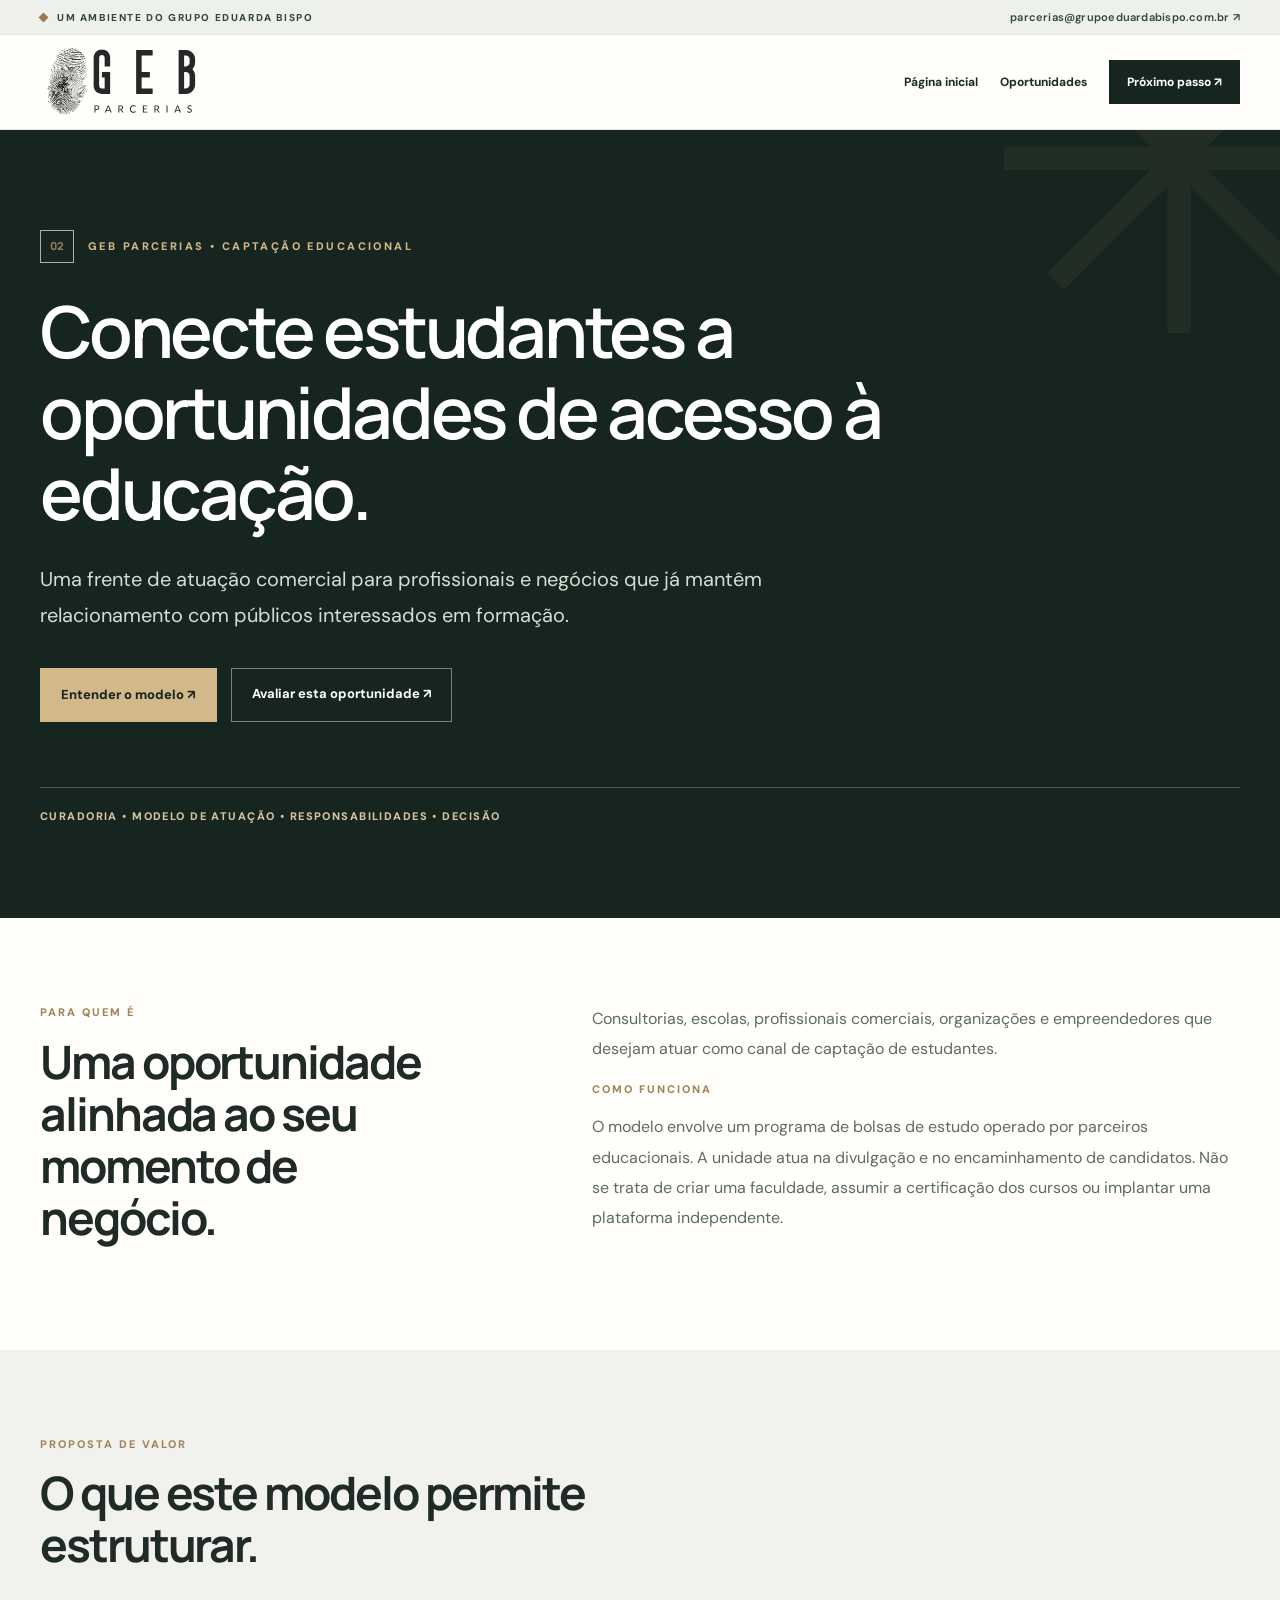
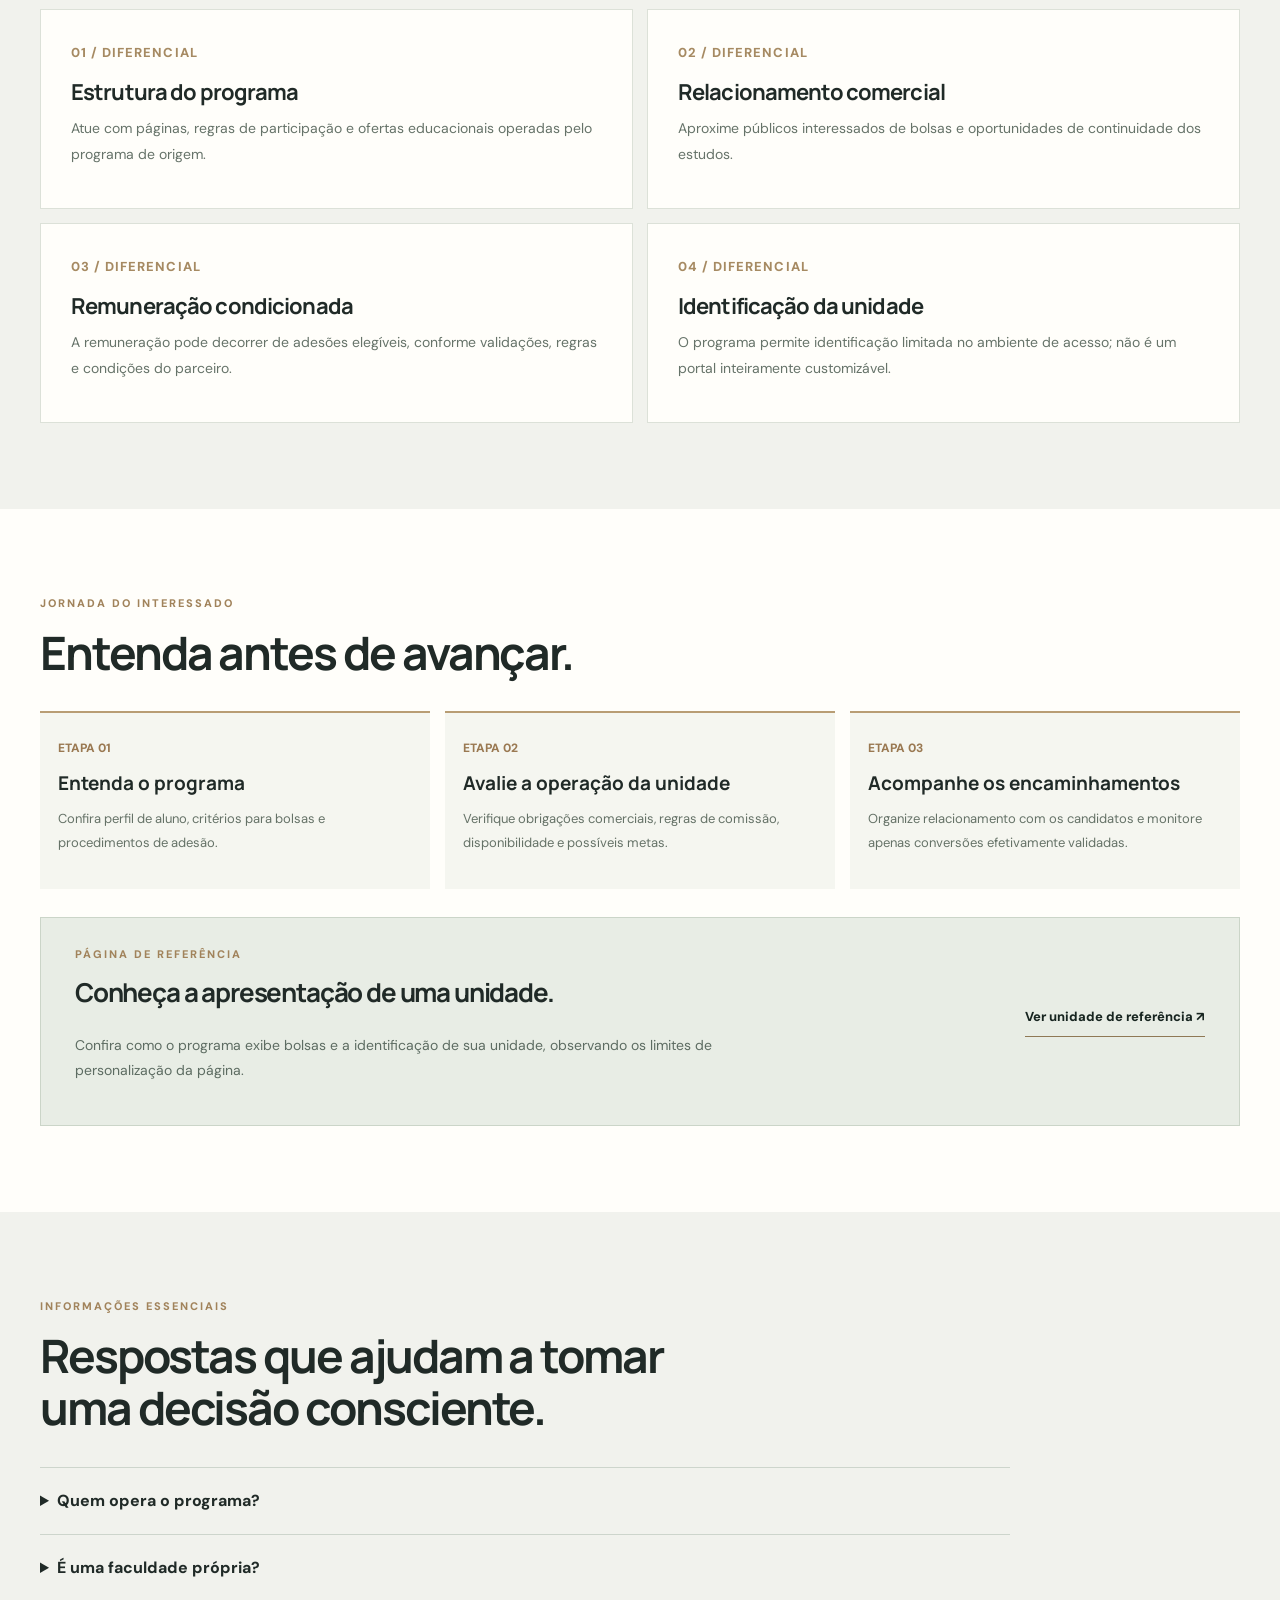
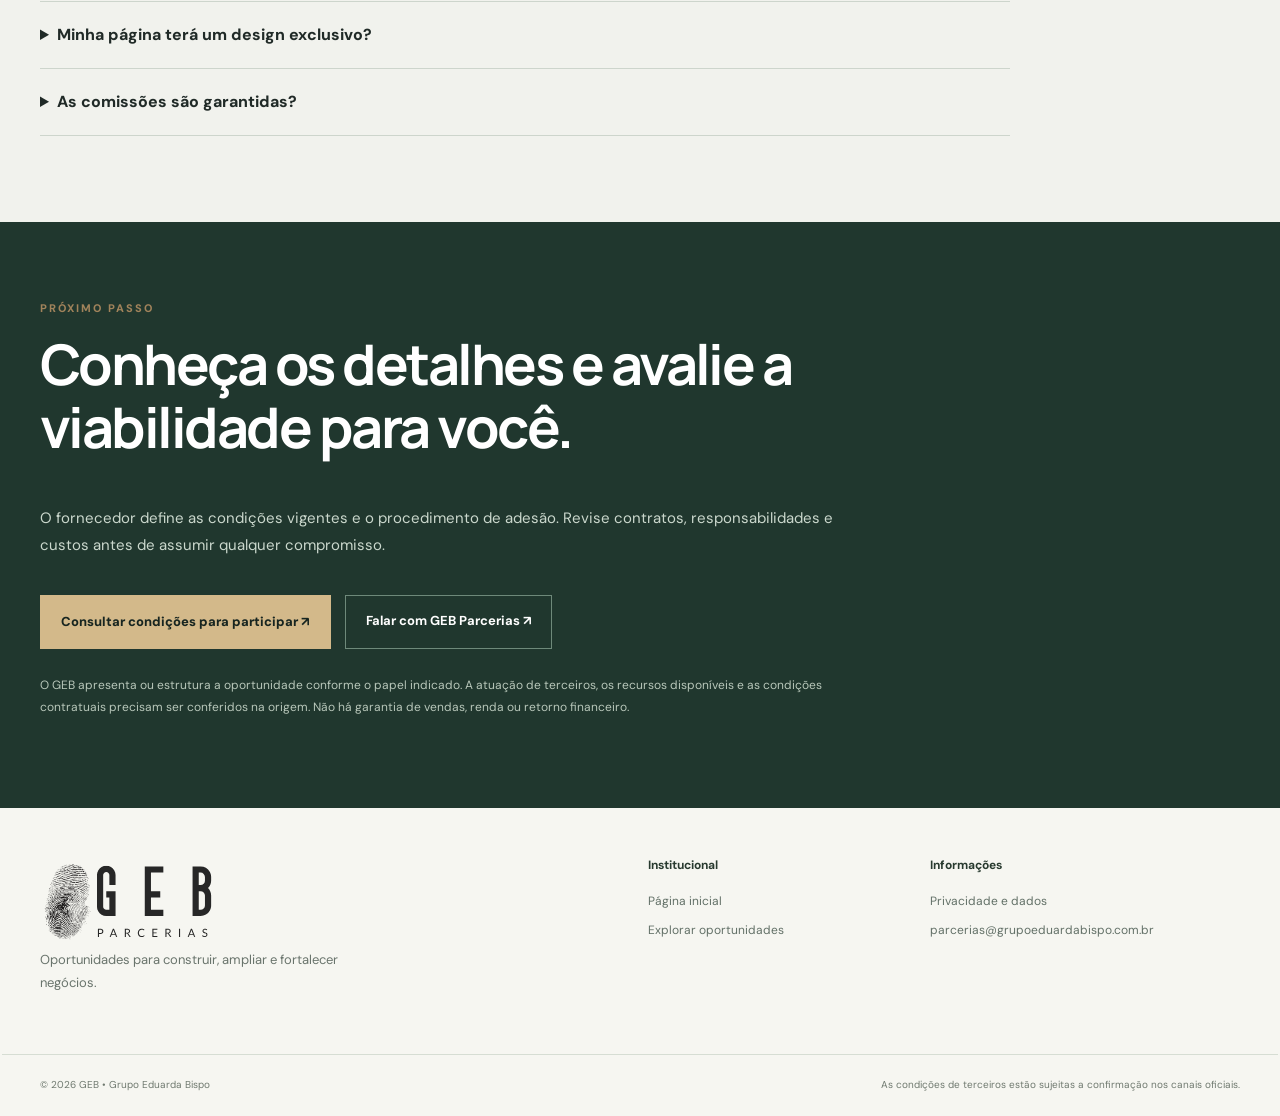
==== commit 53665e49: "Remove links de mapa do site do rodapé" ====
--- a/oportunidade/bolsas/index.html
+++ b/oportunidade/bolsas/index.html
@@ -24,5 +24,5 @@
 <section class="lp-section"><div class="wrap"><span class="lp-label">JORNADA DO INTERESSADO</span><h2>Entenda antes de avançar.</h2><div class="lp-steps"><article class="lp-step"><span>ETAPA 01</span><strong>Entenda o programa</strong><p>Confira perfil de aluno, critérios para bolsas e procedimentos de adesão.</p></article><article class="lp-step"><span>ETAPA 02</span><strong>Avalie a operação da unidade</strong><p>Verifique obrigações comerciais, regras de comissão, disponibilidade e possíveis metas.</p></article><article class="lp-step"><span>ETAPA 03</span><strong>Acompanhe os encaminhamentos</strong><p>Organize relacionamento com os candidatos e monitore apenas conversões efetivamente validadas.</p></article></div><div class="lp-feature"><div><span class="lp-label">PÁGINA DE REFERÊNCIA</span><h3>Conheça a apresentação de uma unidade.</h3><p>Confira como o programa exibe bolsas e a identificação de sua unidade, observando os limites de personalização da página.</p></div><a class="lp-inline-link" href="https://www.bolsamaisbrasil.com.br/geb/bolsas/" target="_blank" rel="noopener noreferrer">Ver unidade de referência ↗</a></div></div></section>
 <section class="lp-section alt" id="duvidas"><div class="wrap"><span class="lp-label">INFORMAÇÕES ESSENCIAIS</span><h2>Respostas que ajudam a tomar uma decisão consciente.</h2><div class="lp-faq"><details><summary>Quem opera o programa?</summary><p>Bolsa Mais Brasil / Embaixadores do Saber, conforme modalidade da unidade.</p></details><details><summary>É uma faculdade própria?</summary><p>Não. A unidade promove captação e encaminhamento dentro de um programa educacional de terceiros.</p></details><details><summary>Minha página terá um design exclusivo?</summary><p>Não. A identificação da unidade é limitada à personalização permitida pelo programa.</p></details><details><summary>As comissões são garantidas?</summary><p>Não. Dependem de adesões elegíveis e das regras vigentes do programa.</p></details></div></div></section>
 <section class="lp-contact" id="contato"><div class="wrap"><span class="lp-label">PRÓXIMO PASSO</span><h2>Conheça os detalhes e avalie a viabilidade para você.</h2><p>O fornecedor define as condições vigentes e o procedimento de adesão. Revise contratos, responsabilidades e custos antes de assumir qualquer compromisso.</p><div class="lp-btnrow"><a class="btn btn-gold" href="https://www.embaixadoresdosaber.com.br/cadastre-se?rid=J8+HQQ==" target="_blank" rel="noopener noreferrer">Consultar condições para participar ↗</a><a class="lp-btn-secondary" href="mailto:parcerias@grupoeduardabispo.com.br?subject=GEB%20Parcerias%20%E2%80%94%20Conecte%20estudantes%20a%20oportunidades%20de%20acesso%20%C3%A0%20educa%C3%A7%C3%A3o.">Falar com GEB Parcerias ↗</a></div><p class="lp-smallnote">O GEB apresenta ou estrutura a oportunidade conforme o papel indicado. A atuação de terceiros, os recursos disponíveis e as condições contratuais precisam ser conferidos na origem. Não há garantia de vendas, renda ou retorno financeiro.</p></div></section>
-</main><footer class="footer"><div class="wrap footer-main"><div><a class="footer-brand" href="../../index.html"><img src="../../assets/geb-parcerias.svg" alt="GEB Parcerias" width="185" height="93"></a><p>Oportunidades para construir, ampliar e fortalecer negócios.</p></div><div><strong>Institucional</strong><a href="../../index.html">Página inicial</a><a href="../../index.html#oportunidades">Explorar oportunidades</a><a href="../../mapa-do-site/">Mapa do site</a></div><div><strong>Informações</strong><a href="../../privacidade.html">Privacidade e dados</a><a href="mailto:parcerias@grupoeduardabispo.com.br">parcerias@grupoeduardabispo.com.br</a></div></div><div class="wrap footer-bottom"><span>© 2026 GEB • Grupo Eduarda Bispo</span><span>As condições de terceiros estão sujeitas a confirmação nos canais oficiais.</span></div></footer>
+</main><footer class="footer"><div class="wrap footer-main"><div><a class="footer-brand" href="../../index.html"><img src="../../assets/geb-parcerias.svg" alt="GEB Parcerias" width="185" height="93"></a><p>Oportunidades para construir, ampliar e fortalecer negócios.</p></div><div><strong>Institucional</strong><a href="../../index.html">Página inicial</a><a href="../../index.html#oportunidades">Explorar oportunidades</a></div><div><strong>Informações</strong><a href="../../privacidade.html">Privacidade e dados</a><a href="mailto:parcerias@grupoeduardabispo.com.br">parcerias@grupoeduardabispo.com.br</a></div></div><div class="wrap footer-bottom"><span>© 2026 GEB • Grupo Eduarda Bispo</span><span>As condições de terceiros estão sujeitas a confirmação nos canais oficiais.</span></div></footer>
 </body></html>
